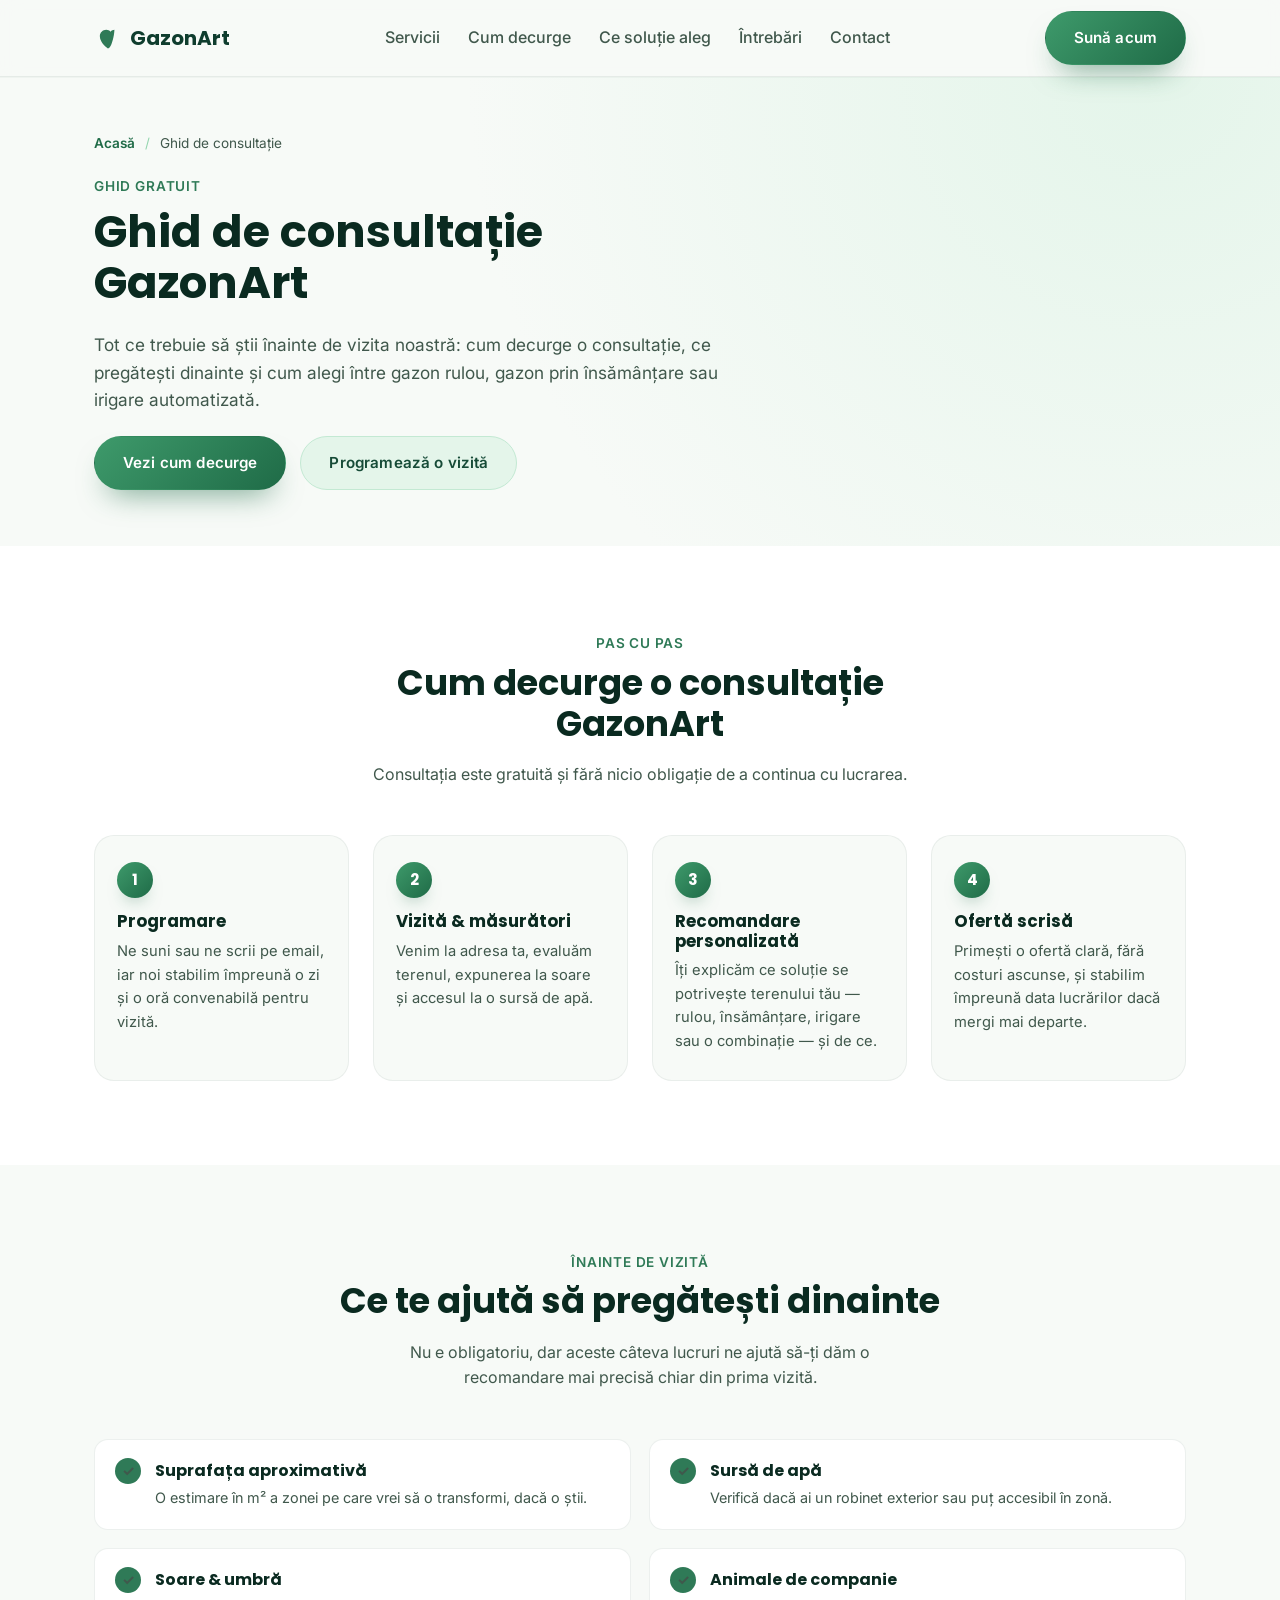
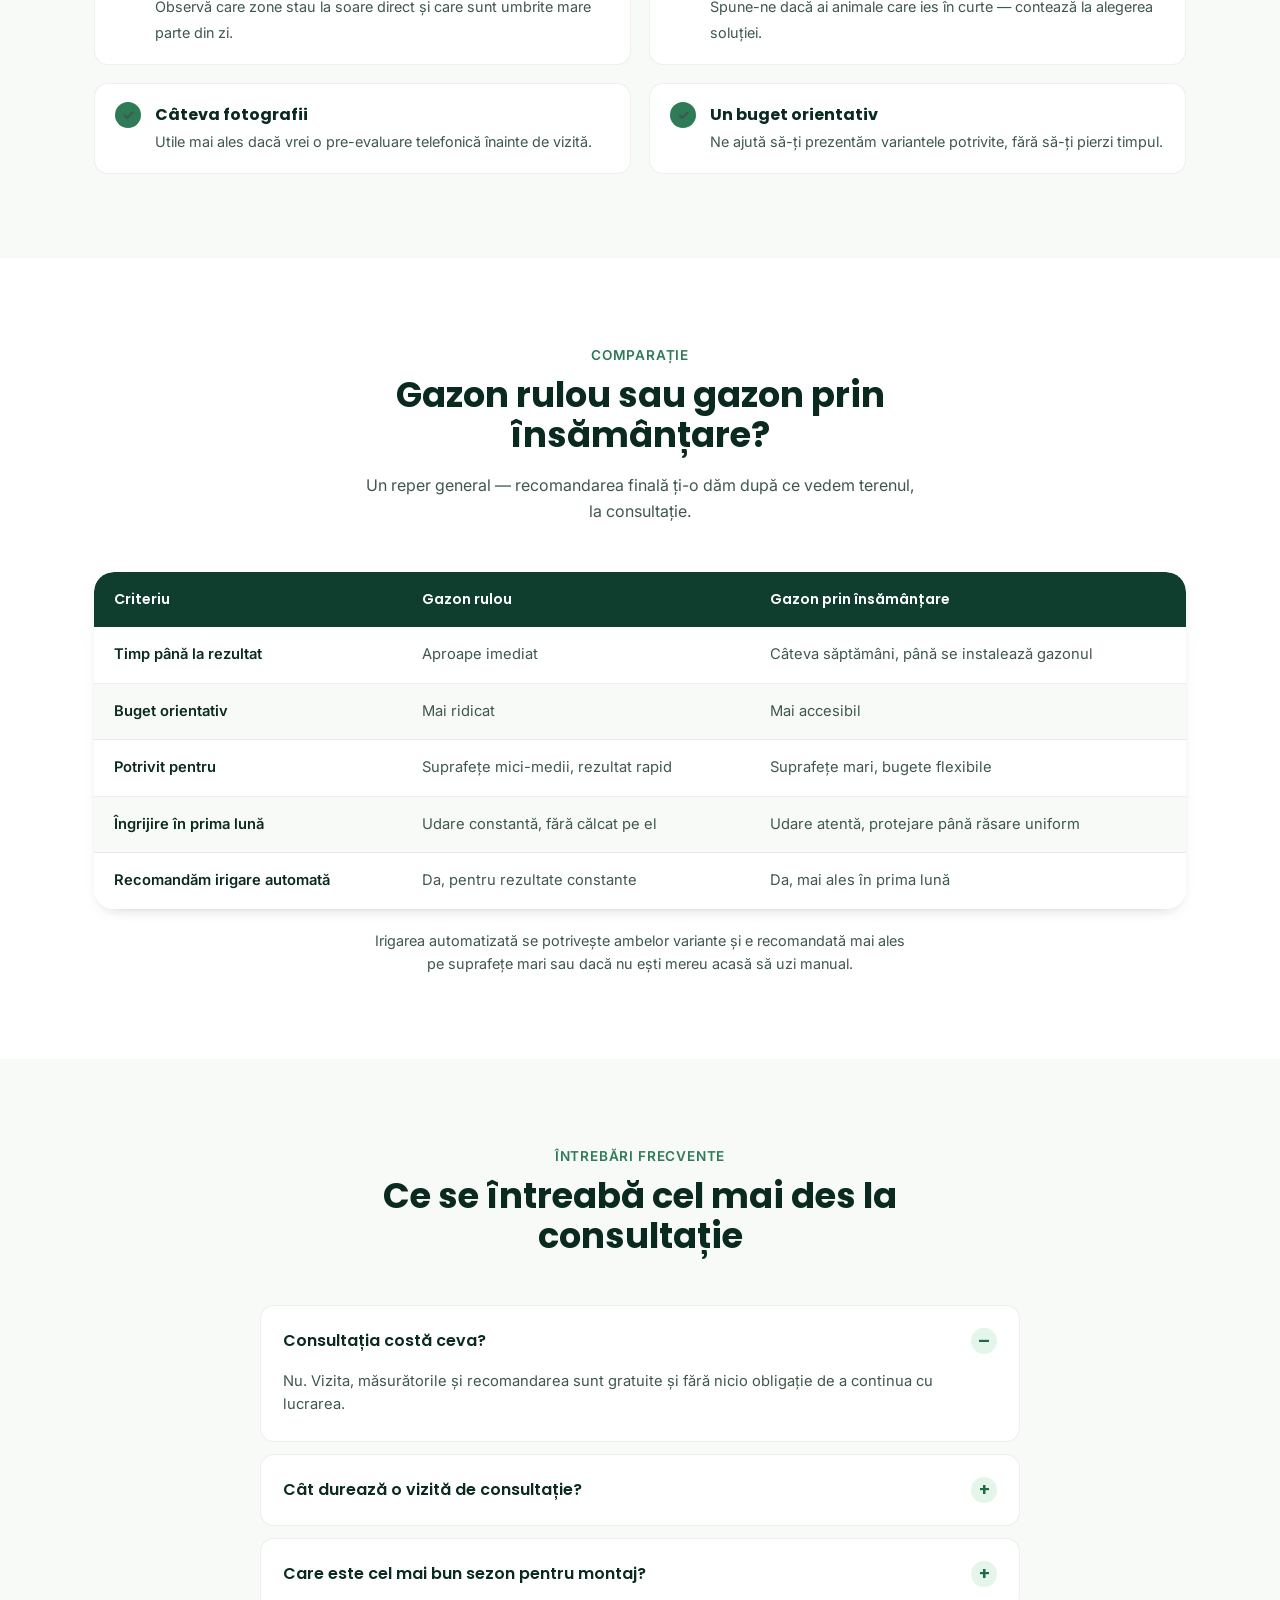
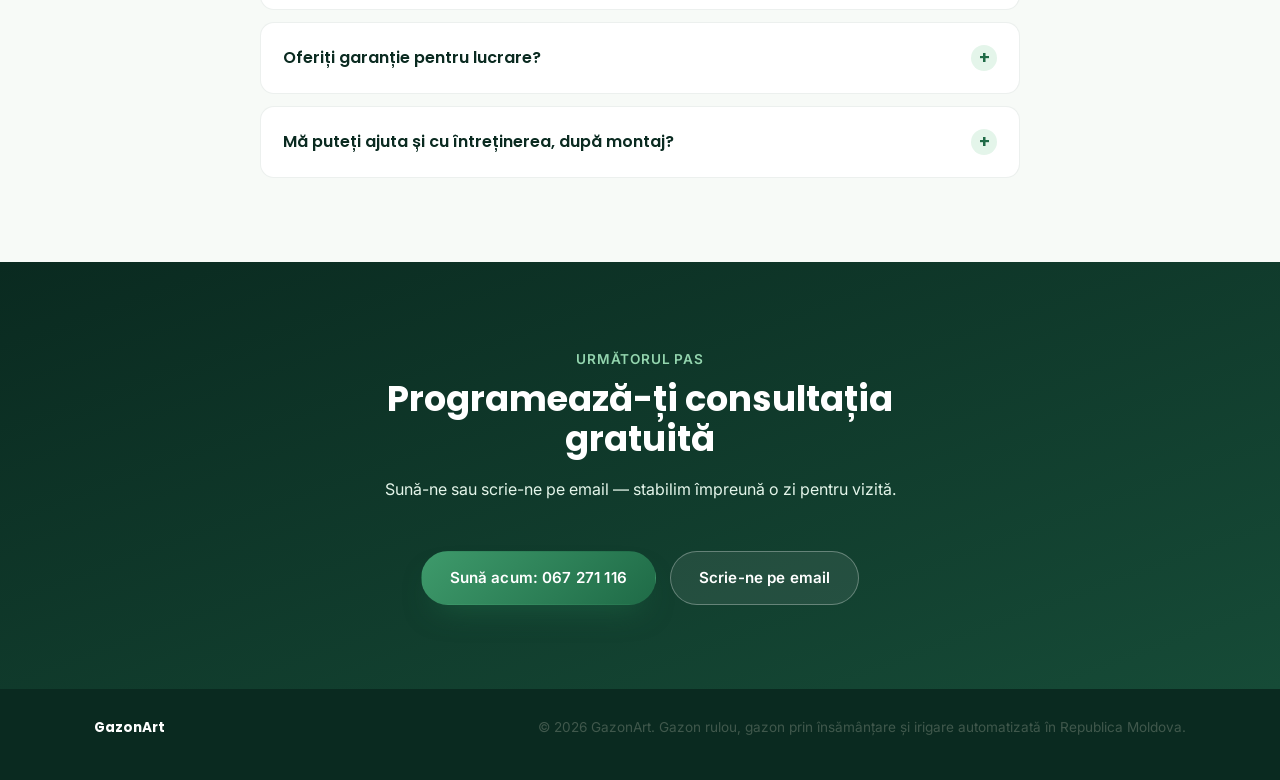
==== ghid-consultatie.html @ 8436adcb "Add files via upload" ====
<!DOCTYPE html>
<html lang="ro">
<head>
<meta charset="UTF-8">
<meta name="viewport" content="width=device-width, initial-scale=1.0">
<title>Ghid de consultație — GazonArt</title>
<meta name="description" content="Ghid gratuit GazonArt: cum decurge o consultație, ce pregătești înainte de vizită și cum alegi între gazon rulou, gazon prin însămânțare și irigare automatizată.">
<link rel="preconnect" href="https://fonts.googleapis.com">
<link rel="preconnect" href="https://fonts.gstatic.com" crossorigin>
<link href="https://fonts.googleapis.com/css2?family=Poppins:wght@600;700;800&family=Inter:wght@400;500;600&display=swap" rel="stylesheet">
<link rel="stylesheet" href="style.css">
</head>
<body>

<header class="site-header" id="top">
  <div class="container header-inner">
    <a href="index.html" class="logo">
      <span class="logo-mark" aria-hidden="true">
        <svg width="28" height="28" viewBox="0 0 24 24" fill="none" xmlns="http://www.w3.org/2000/svg">
          <path d="M12 21C12 21 5 16.5 5 10.5C5 7.46 7.46 5 10.5 5C11.93 5 13.24 5.6 14.16 6.56C15.08 5.6 16.39 5 17.5 5C17.5 9.5 15 21 12 21Z" fill="currentColor"/>
        </svg>
      </span>
      GazonArt
    </a>
    <nav class="nav" id="nav">
      <a href="index.html#servicii">Servicii</a>
      <a href="#pasi">Cum decurge</a>
      <a href="#alegere">Ce soluție aleg</a>
      <a href="#faq">Întrebări</a>
      <a href="index.html#contact">Contact</a>
    </nav>
    <a href="tel:+37367271116" class="btn btn-primary btn-header">Sună acum</a>
    <button class="nav-toggle" id="navToggle" aria-label="Deschide meniul" aria-expanded="false">
      <span></span><span></span><span></span>
    </button>
  </div>
</header>

<main>

  <section class="section guide-hero">
    <div class="container">
      <p class="breadcrumb"><a href="index.html">Acasă</a> <span>/</span> Ghid de consultație</p>
      <p class="eyebrow">Ghid gratuit</p>
      <h1>Ghid de consultație GazonArt</h1>
      <p class="hero-lead">Tot ce trebuie să știi înainte de vizita noastră: cum decurge o consultație, ce pregătești dinainte și cum alegi între gazon rulou, gazon prin însămânțare sau irigare automatizată.</p>
      <div class="hero-actions">
        <a href="#pasi" class="btn btn-primary">Vezi cum decurge</a>
        <a href="index.html#contact" class="btn btn-ghost">Programează o vizită</a>
      </div>
    </div>
  </section>

  <section id="pasi" class="section section-alt">
    <div class="container">
      <div class="section-head">
        <p class="eyebrow">Pas cu pas</p>
        <h2>Cum decurge o consultație GazonArt</h2>
        <p>Consultația este gratuită și fără nicio obligație de a continua cu lucrarea.</p>
      </div>
      <ol class="steps">
        <li>
          <span class="step-num">1</span>
          <h3>Programare</h3>
          <p>Ne suni sau ne scrii pe email, iar noi stabilim împreună o zi și o oră convenabilă pentru vizită.</p>
        </li>
        <li>
          <span class="step-num">2</span>
          <h3>Vizită &amp; măsurători</h3>
          <p>Venim la adresa ta, evaluăm terenul, expunerea la soare și accesul la o sursă de apă.</p>
        </li>
        <li>
          <span class="step-num">3</span>
          <h3>Recomandare personalizată</h3>
          <p>Îți explicăm ce soluție se potrivește terenului tău — rulou, însămânțare, irigare sau o combinație — și de ce.</p>
        </li>
        <li>
          <span class="step-num">4</span>
          <h3>Ofertă scrisă</h3>
          <p>Primești o ofertă clară, fără costuri ascunse, și stabilim împreună data lucrărilor dacă mergi mai departe.</p>
        </li>
      </ol>
    </div>
  </section>

  <section class="section">
    <div class="container">
      <div class="section-head">
        <p class="eyebrow">Înainte de vizită</p>
        <h2>Ce te ajută să pregătești dinainte</h2>
        <p>Nu e obligatoriu, dar aceste câteva lucruri ne ajută să-ți dăm o recomandare mai precisă chiar din prima vizită.</p>
      </div>
      <ul class="checklist-grid">
        <li class="checklist-item">
          <span class="check-icon">✓</span>
          <div>
            <strong>Suprafața aproximativă</strong>
            <span>O estimare în m² a zonei pe care vrei să o transformi, dacă o știi.</span>
          </div>
        </li>
        <li class="checklist-item">
          <span class="check-icon">✓</span>
          <div>
            <strong>Sursă de apă</strong>
            <span>Verifică dacă ai un robinet exterior sau puț accesibil în zonă.</span>
          </div>
        </li>
        <li class="checklist-item">
          <span class="check-icon">✓</span>
          <div>
            <strong>Soare &amp; umbră</strong>
            <span>Observă care zone stau la soare direct și care sunt umbrite mare parte din zi.</span>
          </div>
        </li>
        <li class="checklist-item">
          <span class="check-icon">✓</span>
          <div>
            <strong>Animale de companie</strong>
            <span>Spune-ne dacă ai animale care ies în curte — contează la alegerea soluției.</span>
          </div>
        </li>
        <li class="checklist-item">
          <span class="check-icon">✓</span>
          <div>
            <strong>Câteva fotografii</strong>
            <span>Utile mai ales dacă vrei o pre-evaluare telefonică înainte de vizită.</span>
          </div>
        </li>
        <li class="checklist-item">
          <span class="check-icon">✓</span>
          <div>
            <strong>Un buget orientativ</strong>
            <span>Ne ajută să-ți prezentăm variantele potrivite, fără să-ți pierzi timpul.</span>
          </div>
        </li>
      </ul>
    </div>
  </section>

  <section id="alegere" class="section section-alt">
    <div class="container">
      <div class="section-head">
        <p class="eyebrow">Comparație</p>
        <h2>Gazon rulou sau gazon prin însămânțare?</h2>
        <p>Un reper general — recomandarea finală ți-o dăm după ce vedem terenul, la consultație.</p>
      </div>
      <div class="table-wrap">
        <table class="compare-table">
          <thead>
            <tr>
              <th>Criteriu</th>
              <th>Gazon rulou</th>
              <th>Gazon prin însămânțare</th>
            </tr>
          </thead>
          <tbody>
            <tr>
              <td>Timp până la rezultat</td>
              <td>Aproape imediat</td>
              <td>Câteva săptămâni, până se instalează gazonul</td>
            </tr>
            <tr>
              <td>Buget orientativ</td>
              <td>Mai ridicat</td>
              <td>Mai accesibil</td>
            </tr>
            <tr>
              <td>Potrivit pentru</td>
              <td>Suprafețe mici-medii, rezultat rapid</td>
              <td>Suprafețe mari, bugete flexibile</td>
            </tr>
            <tr>
              <td>Îngrijire în prima lună</td>
              <td>Udare constantă, fără călcat pe el</td>
              <td>Udare atentă, protejare până răsare uniform</td>
            </tr>
            <tr>
              <td>Recomandăm irigare automată</td>
              <td>Da, pentru rezultate constante</td>
              <td>Da, mai ales în prima lună</td>
            </tr>
          </tbody>
        </table>
      </div>
      <p class="table-note">Irigarea automatizată se potrivește ambelor variante și e recomandată mai ales pe suprafețe mari sau dacă nu ești mereu acasă să uzi manual.</p>
    </div>
  </section>

  <section id="faq" class="section">
    <div class="container">
      <div class="section-head">
        <p class="eyebrow">Întrebări frecvente</p>
        <h2>Ce se întreabă cel mai des la consultație</h2>
      </div>
      <div class="faq-list">
        <details class="faq-item" open>
          <summary>Consultația costă ceva?</summary>
          <p>Nu. Vizita, măsurătorile și recomandarea sunt gratuite și fără nicio obligație de a continua cu lucrarea.</p>
        </details>
        <details class="faq-item">
          <summary>Cât durează o vizită de consultație?</summary>
          <p>De regulă între 30 și 45 de minute, în funcție de mărimea și complexitatea curții.</p>
        </details>
        <details class="faq-item">
          <summary>Care este cel mai bun sezon pentru montaj?</summary>
          <p>Primăvara și toamna sunt de obicei cele mai indicate, dar la consultație îți spunem exact ce recomandăm pentru situația ta.</p>
        </details>
        <details class="faq-item">
          <summary>Oferiți garanție pentru lucrare?</summary>
          <p>Da, toate lucrările executate de GazonArt vin cu garanție.</p>
        </details>
        <details class="faq-item">
          <summary>Mă puteți ajuta și cu întreținerea, după montaj?</summary>
          <p>Da — la finalul lucrării primești recomandări clare de îngrijire, iar dacă vrei, putem discuta și despre irigare automatizată pentru întreținere fără efort.</p>
        </details>
      </div>
    </div>
  </section>

  <section class="section section-dark">
    <div class="container">
      <div class="section-head">
        <p class="eyebrow eyebrow-light">Următorul pas</p>
        <h2>Programează-ți consultația gratuită</h2>
        <p class="contact-lead" style="margin: 0 auto 28px;">Sună-ne sau scrie-ne pe email — stabilim împreună o zi pentru vizită.</p>
      </div>
      <div class="guide-cta-actions">
        <a href="tel:+37367271116" class="btn btn-primary">Sună acum: 067 271 116</a>
        <a href="mailto:Gazonartmd@gmail.com" class="btn btn-outline">Scrie-ne pe email</a>
      </div>
    </div>
  </section>

</main>

<footer class="site-footer">
  <div class="container footer-inner">
    <div class="footer-brand">GazonArt</div>
    <p>&copy; <span id="year"></span> GazonArt. Gazon rulou, gazon prin însămânțare și irigare automatizată în Republica Moldova.</p>
  </div>
</footer>

<script src="script.js"></script>
</body>
</html>
---- style.css ----
/* ---------- Tokens ---------- */
:root{
  --green-950: #0A2A20;
  --green-900: #0F3D2E;
  --green-800: #164B37;
  --green-700: #1F6B47;
  --green-600: #2F7A57;
  --green-500: #3E9A6B;
  --green-400: #5EB585;
  --green-300: #93D5AE;
  --green-200: #C3E9D3;
  --green-100: #E4F5EA;
  --cream: #F7FAF7;
  --ink: #10241C;
  --ink-soft: #40584C;
  --white: #FFFFFF;

  --font-heading: 'Poppins', 'Segoe UI', sans-serif;
  --font-body: 'Inter', 'Segoe UI', sans-serif;

  --radius: 20px;
  --radius-sm: 14px;
  --shadow-sm: 0 6px 16px -10px rgba(15, 61, 46, 0.4);
  --shadow: 0 16px 34px -14px rgba(15, 61, 46, 0.35);
  --shadow-lg: 0 30px 60px -20px rgba(10, 42, 32, 0.45);
  --container: 1140px;
}

*, *::before, *::after{ box-sizing: border-box; }
html{ scroll-behavior: smooth; }
body{
  margin: 0;
  font-family: var(--font-body);
  color: var(--ink);
  background: var(--cream);
  line-height: 1.6;
  -webkit-font-smoothing: antialiased;
}
h1, h2, h3{
  font-family: var(--font-heading);
  color: var(--green-950);
  line-height: 1.15;
  margin: 0 0 .5em;
}
p{ margin: 0 0 1em; color: var(--ink-soft); }
a{ color: inherit; text-decoration: none; }
ul, ol{ margin: 0; padding: 0; list-style: none; }
img, svg{ display: block; max-width: 100%; }

.container{
  max-width: var(--container);
  margin: 0 auto;
  padding: 0 24px;
}

.eyebrow{
  display: inline-block;
  font-weight: 600;
  font-size: .85rem;
  letter-spacing: .06em;
  text-transform: uppercase;
  color: var(--green-600);
  margin-bottom: .6em;
}
.eyebrow-light{ color: var(--green-300); }

/* ---------- Buttons ---------- */
.btn{
  display: inline-flex;
  align-items: center;
  justify-content: center;
  gap: 8px;
  padding: 14px 28px;
  border-radius: 999px;
  font-weight: 600;
  font-size: .95rem;
  font-family: var(--font-body);
  border: 1.5px solid transparent;
  cursor: pointer;
  transition: transform .18s ease, box-shadow .18s ease, background .18s ease, border-color .18s ease, color .18s ease;
  white-space: nowrap;
  letter-spacing: .01em;
}
.btn-primary{
  background: linear-gradient(135deg, var(--green-500), var(--green-700));
  color: var(--white);
  box-shadow: 0 16px 30px -14px rgba(31, 107, 71, 0.65);
}
.btn-primary:hover{ transform: translateY(-2px); box-shadow: 0 20px 36px -14px rgba(31, 107, 71, 0.75); }
.btn-primary:active{ transform: translateY(0); }
.btn-ghost{
  background: var(--green-100);
  color: var(--green-800);
  border-color: var(--green-200);
}
.btn-ghost:hover{ background: var(--green-200); border-color: var(--green-300); transform: translateY(-2px); }
.btn-outline{
  background: rgba(255,255,255,.08);
  color: var(--white);
  border-color: rgba(255,255,255,.3);
}
.btn-outline:hover{ background: rgba(255,255,255,.16); border-color: rgba(255,255,255,.5); transform: translateY(-2px); }
.btn-block{ width: 100%; margin-top: 10px; }
.btn svg{ flex-shrink: 0; }

/* ---------- Header ---------- */
.site-header{
  position: sticky;
  top: 0;
  z-index: 50;
  background: rgba(247, 250, 247, 0.85);
  backdrop-filter: blur(10px);
  -webkit-backdrop-filter: blur(10px);
  border-bottom: 1px solid rgba(15,61,46,.08);
  box-shadow: 0 1px 0 rgba(15,61,46,.03);
}
.header-inner{
  display: flex;
  align-items: center;
  justify-content: space-between;
  gap: 20px;
  height: 76px;
}
.logo{
  display: flex;
  align-items: center;
  gap: 8px;
  font-family: var(--font-heading);
  font-weight: 700;
  font-size: 1.25rem;
  color: var(--green-900);
}
.logo-mark{ color: var(--green-600); display: inline-flex; }
.nav{ display: flex; gap: 28px; }
.nav a{ font-weight: 500; color: var(--ink-soft); }
.nav a:hover{ color: var(--green-700); }
.btn-header{ display: inline-flex; }
.nav-toggle{
  display: none;
  flex-direction: column;
  justify-content: center;
  gap: 5px;
  width: 40px;
  height: 40px;
  border: none;
  background: transparent;
  cursor: pointer;
}
.nav-toggle span{
  display: block;
  height: 2px;
  background: var(--green-900);
  border-radius: 2px;
}

/* ---------- Hero ---------- */
.hero{
  position: relative;
  padding: 76px 0 96px;
  overflow: hidden;
  background: var(--cream);
}
.hero::before, .hero::after{
  content: "";
  position: absolute;
  border-radius: 50%;
  filter: blur(70px);
  z-index: 0;
}
.hero::before{
  width: 480px; height: 480px;
  top: -220px; right: -120px;
  background: radial-gradient(circle, var(--green-200), transparent 70%);
}
.hero::after{
  width: 360px; height: 360px;
  bottom: -180px; left: -140px;
  background: radial-gradient(circle, var(--green-100), transparent 70%);
}
.hero-inner{
  position: relative;
  z-index: 1;
  display: grid;
  grid-template-columns: 1.1fr .9fr;
  gap: 56px;
  align-items: center;
}
.hero-badge{
  display: inline-flex;
  align-items: center;
  gap: 8px;
  padding: 7px 16px 7px 8px;
  border-radius: 999px;
  background: var(--white);
  border: 1px solid rgba(15,61,46,.1);
  box-shadow: var(--shadow-sm);
  font-size: .82rem;
  font-weight: 600;
  color: var(--green-800);
  margin-bottom: 18px;
}
.hero-badge span{
  width: 22px; height: 22px;
  border-radius: 50%;
  background: var(--green-100);
  color: var(--green-700);
  display: inline-flex; align-items: center; justify-content: center;
}
.hero h1{
  font-size: clamp(2.2rem, 4.2vw, 3.4rem);
  max-width: 15ch;
}
.hero h1 em{
  font-style: normal;
  background: linear-gradient(135deg, var(--green-600), var(--green-400));
  -webkit-background-clip: text;
  background-clip: text;
  color: transparent;
}
.hero-lead{ font-size: 1.08rem; max-width: 46ch; }
.hero-actions{ display: flex; gap: 14px; flex-wrap: wrap; margin: 22px 0 30px; }
.hero-trust{ display: flex; flex-direction: column; gap: 10px; }
.hero-trust li{
  display: flex;
  align-items: center;
  gap: 10px;
  font-size: .92rem;
  color: var(--ink-soft);
}
.hero-trust li::before{
  content: "";
  width: 8px; height: 8px;
  border-radius: 50%;
  background: var(--green-500);
  flex-shrink: 0;
}

/* Hero visual composition */
.hero-art{ position: relative; z-index: 1; display: flex; justify-content: center; }
.hero-stack{
  position: relative;
  width: 100%;
  max-width: 420px;
  padding-bottom: 34px;
}
.hero-visual{
  position: relative;
  width: 100%;
  aspect-ratio: 4 / 4.4;
  border-radius: 28px;
  overflow: hidden;
  box-shadow: var(--shadow-lg);
  background: var(--green-700);
}
.lawn-pattern{
  position: absolute; inset: 0;
  background:
    repeating-linear-gradient(115deg,
      var(--green-600) 0 34px,
      var(--green-500) 34px 68px);
}
.lawn-pattern::after{
  content: "";
  position: absolute; inset: 0;
  background: linear-gradient(200deg, rgba(10,42,32,0) 40%, rgba(10,42,32,.55) 100%);
}
.hero-sun{
  position: absolute;
  top: 34px; right: 34px;
  width: 64px; height: 64px;
  border-radius: 50%;
  background: radial-gradient(circle, #F3FFF6 0%, var(--green-100) 60%, transparent 72%);
  box-shadow: 0 0 40px 6px rgba(228, 245, 234, 0.55);
}
.hero-drop{
  position: absolute;
  width: 14px; height: 18px;
  background: var(--green-100);
  border-radius: 50% 50% 50% 0;
  transform: rotate(45deg);
  opacity: .9;
}
.hero-drop.d1{ top: 96px; left: 60px; }
.hero-drop.d2{ top: 140px; left: 96px; width: 10px; height: 13px; opacity: .7; }
.hero-drop.d3{ top: 78px; left: 118px; width: 9px; height: 12px; opacity: .55; }

.floating-card{
  position: absolute;
  left: 24px; right: 24px; bottom: 8px;
  background: var(--white);
  border-radius: 16px;
  padding: 16px 18px;
  box-shadow: var(--shadow-lg);
  display: flex;
  align-items: center;
  gap: 14px;
}
.floating-icon{
  width: 44px; height: 44px;
  border-radius: 12px;
  background: linear-gradient(135deg, var(--green-500), var(--green-700));
  color: var(--white);
  display: flex; align-items: center; justify-content: center;
  flex-shrink: 0;
}
.floating-card strong{ display: block; font-family: var(--font-heading); font-size: .95rem; color: var(--green-950); }
.floating-card span{ display: block; font-size: .82rem; color: var(--ink-soft); }

/* ---------- Strip ---------- */
.strip{ background: linear-gradient(120deg, var(--green-900), var(--green-800)); color: var(--white); }
.strip-inner{
  display: grid;
  grid-template-columns: repeat(3, 1fr);
  gap: 16px;
  padding: 26px 24px;
  text-align: center;
}
.strip-item{
  display: flex;
  flex-direction: column;
  gap: 4px;
  padding: 0 16px;
  position: relative;
}
.strip-item + .strip-item::before{
  content: "";
  position: absolute;
  left: 0; top: 50%;
  transform: translateY(-50%);
  width: 1px; height: 28px;
  background: rgba(255,255,255,.18);
}
.strip-item strong{ font-family: var(--font-heading); font-size: 1.05rem; }
.strip-item span{ font-size: .85rem; color: var(--green-300); }

/* ---------- Sections ---------- */
.section{ padding: 84px 0; }
.section-alt{ background: var(--white); }
.section-head{ max-width: 640px; margin: 0 auto 48px; text-align: center; }
.section-head h2{ font-size: clamp(1.6rem, 3vw, 2.2rem); }

/* ---------- Cards (services) ---------- */
.cards{
  display: grid;
  grid-template-columns: repeat(3, 1fr);
  gap: 24px;
}
.card{
  position: relative;
  background: var(--white);
  border: 1px solid rgba(15,61,46,.08);
  border-radius: var(--radius);
  padding: 34px 28px 30px;
  overflow: hidden;
  transition: transform .2s ease, box-shadow .2s ease, border-color .2s ease;
}
.card::before{
  content: "";
  position: absolute;
  top: 0; left: 0; right: 0;
  height: 3px;
  background: linear-gradient(90deg, var(--green-400), var(--green-700));
  transform: scaleX(0);
  transform-origin: left;
  transition: transform .25s ease;
}
.card:hover{ transform: translateY(-6px); box-shadow: var(--shadow); border-color: transparent; }
.card:hover::before{ transform: scaleX(1); }
.card-icon{
  width: 54px; height: 54px;
  border-radius: 14px;
  background: linear-gradient(135deg, var(--green-500), var(--green-700));
  color: var(--white);
  box-shadow: 0 12px 20px -10px rgba(31,107,71,.55);
  display: flex; align-items: center; justify-content: center;
  margin-bottom: 20px;
}
.card h3{ font-size: 1.2rem; }
.card ul{ margin-top: 14px; display: flex; flex-direction: column; gap: 8px; }
.card ul li{
  font-size: .9rem;
  color: var(--ink-soft);
  padding-left: 18px;
  position: relative;
}
.card ul li::before{
  content: "";
  position: absolute;
  left: 0; top: 8px;
  width: 6px; height: 6px;
  border-radius: 50%;
  background: var(--green-500);
}

/* ---------- Steps ---------- */
.steps{
  display: grid;
  grid-template-columns: repeat(4, 1fr);
  gap: 24px;
}
.steps li{
  background: var(--cream);
  border: 1px solid rgba(15,61,46,.06);
  border-radius: var(--radius);
  padding: 26px 22px;
  position: relative;
  transition: transform .2s ease, box-shadow .2s ease;
}
.steps li:hover{ transform: translateY(-4px); box-shadow: var(--shadow-sm); }
.step-num{
  display: inline-flex;
  align-items: center;
  justify-content: center;
  width: 36px; height: 36px;
  border-radius: 50%;
  background: linear-gradient(135deg, var(--green-500), var(--green-700));
  color: var(--white);
  font-family: var(--font-heading);
  font-weight: 700;
  font-size: .95rem;
  margin-bottom: 14px;
  box-shadow: 0 10px 18px -10px rgba(31,107,71,.6);
}
.steps h3{ font-size: 1.05rem; }
.steps p{ font-size: .92rem; margin: 0; }

/* ---------- About ---------- */
.about-inner{
  display: grid;
  grid-template-columns: 1.2fr .8fr;
  gap: 48px;
  align-items: center;
}
.about h2{ font-size: clamp(1.5rem, 3vw, 2rem); }
.about-stats{
  display: flex;
  flex-direction: column;
  gap: 18px;
}
.stat{
  background: var(--white);
  border: 1px solid rgba(15,61,46,.08);
  border-radius: var(--radius);
  padding: 20px 24px;
  display: flex;
  flex-direction: column;
  gap: 4px;
}
.stat strong{ font-family: var(--font-heading); color: var(--green-700); font-size: 1.4rem; }
.stat span{ font-size: .88rem; color: var(--ink-soft); }

/* ---------- Contact ---------- */
.section-dark{
  background: linear-gradient(160deg, var(--green-950), var(--green-800));
  color: var(--white);
}
.section-dark h2{ color: var(--white); font-size: clamp(1.6rem, 3vw, 2.2rem); }
.contact-lead{ color: var(--green-100); max-width: 46ch; }
.contact-inner{
  display: grid;
  grid-template-columns: 1.1fr .9fr;
  gap: 48px;
  align-items: start;
}
.contact-methods{
  display: flex;
  flex-direction: column;
  gap: 12px;
  margin-top: 28px;
}
.contact-method{
  display: flex;
  align-items: center;
  gap: 14px;
  padding: 14px 18px;
  border-radius: 14px;
  background: rgba(255,255,255,.08);
  border: 1px solid rgba(255,255,255,.16);
  transition: background .18s ease, transform .18s ease, border-color .18s ease;
}
a.contact-method:hover{ background: rgba(255,255,255,.16); border-color: rgba(255,255,255,.3); transform: translateX(4px); }
.contact-method-icon{
  width: 38px; height: 38px;
  border-radius: 10px;
  background: rgba(255,255,255,.14);
  color: var(--green-200);
  display: flex; align-items: center; justify-content: center;
  flex-shrink: 0;
}
.contact-method-text{ display: flex; flex-direction: column; gap: 2px; }
.contact-label{ font-size: .76rem; text-transform: uppercase; letter-spacing: .06em; color: var(--green-300); }
.contact-value{ font-family: var(--font-heading); font-weight: 600; font-size: 1.05rem; color: var(--white); }
.contact-cta-card{
  background: var(--white);
  color: var(--ink);
  border-radius: var(--radius);
  padding: 32px;
  box-shadow: var(--shadow-lg);
}
.contact-cta-card h3{ font-size: 1.3rem; }
.contact-cta-card .btn-outline{
  background: var(--green-100);
  color: var(--green-800);
  border-color: var(--green-200);
}
.contact-cta-card .btn-outline:hover{ background: var(--green-200); border-color: var(--green-300); }

/* ---------- Footer ---------- */
.site-footer{ background: var(--green-950); color: var(--green-300); padding: 28px 0; }
.footer-inner{
  display: flex;
  flex-wrap: wrap;
  justify-content: space-between;
  gap: 8px;
  font-size: .85rem;
}
.footer-brand{ font-family: var(--font-heading); font-weight: 700; color: var(--white); }

/* ---------- Guide page ---------- */
.breadcrumb{
  font-size: .85rem;
  color: var(--ink-soft);
  margin-bottom: 18px;
}
.breadcrumb a{ color: var(--green-700); font-weight: 600; }
.breadcrumb a:hover{ text-decoration: underline; }
.breadcrumb span{ margin: 0 6px; color: var(--green-300); }

.guide-hero{
  padding-top: 56px;
  padding-bottom: 56px;
  background: radial-gradient(circle at 90% 0%, var(--green-100), transparent 55%);
}
.guide-hero h1{ font-size: clamp(2rem, 3.6vw, 2.8rem); max-width: 22ch; }
.guide-hero .hero-lead{ max-width: 60ch; }
.guide-hero .hero-actions{ margin-top: 22px; margin-bottom: 0; }

.section-head p{ max-width: 56ch; margin-left: auto; margin-right: auto; }

/* Checklist */
.checklist-grid{
  display: grid;
  grid-template-columns: repeat(2, 1fr);
  gap: 18px;
}
.checklist-item{
  display: flex;
  align-items: flex-start;
  gap: 14px;
  background: var(--white);
  border: 1px solid rgba(15,61,46,.08);
  border-radius: var(--radius-sm);
  padding: 18px 20px;
}
.check-icon{
  flex-shrink: 0;
  width: 26px; height: 26px;
  border-radius: 50%;
  background: var(--green-600);
  color: var(--white);
  font-size: .78rem;
  font-weight: 700;
  display: flex; align-items: center; justify-content: center;
}
.checklist-item strong{ display: block; font-family: var(--font-heading); font-size: 1rem; color: var(--green-950); margin-bottom: 2px; }
.checklist-item span{ font-size: .9rem; color: var(--ink-soft); }

/* Comparison table */
.table-wrap{
  overflow-x: auto;
  border-radius: var(--radius);
  box-shadow: var(--shadow-sm);
}
.compare-table{
  width: 100%;
  min-width: 560px;
  border-collapse: separate;
  border-spacing: 0;
  background: var(--white);
}
.compare-table th, .compare-table td{
  text-align: left;
  padding: 16px 20px;
  font-size: .92rem;
}
.compare-table thead th{
  background: var(--green-900);
  color: var(--white);
  font-family: var(--font-heading);
  font-weight: 600;
  font-size: .88rem;
}
.compare-table thead th:first-child{ border-top-left-radius: var(--radius); }
.compare-table thead th:last-child{ border-top-right-radius: var(--radius); }
.compare-table tbody td{ color: var(--ink-soft); border-bottom: 1px solid rgba(15,61,46,.08); }
.compare-table tbody td:first-child{ font-weight: 600; color: var(--green-950); }
.compare-table tbody tr:nth-child(even) td{ background: var(--cream); }
.compare-table tbody tr:last-child td{ border-bottom: none; }
.table-note{ text-align: center; margin: 20px auto 0; max-width: 60ch; font-size: .9rem; }

/* FAQ */
.faq-list{
  max-width: 760px;
  margin: 0 auto;
  display: flex;
  flex-direction: column;
  gap: 12px;
}
.faq-item{
  background: var(--white);
  border: 1px solid rgba(15,61,46,.08);
  border-radius: var(--radius-sm);
  padding: 6px 22px;
}
.faq-item summary{
  cursor: pointer;
  list-style: none;
  padding: 16px 0;
  font-family: var(--font-heading);
  font-weight: 600;
  color: var(--green-950);
  display: flex;
  align-items: center;
  justify-content: space-between;
  gap: 12px;
}
.faq-item summary::-webkit-details-marker{ display: none; }
.faq-item summary::after{
  content: "+";
  flex-shrink: 0;
  width: 26px; height: 26px;
  border-radius: 50%;
  background: var(--green-100);
  color: var(--green-700);
  display: flex; align-items: center; justify-content: center;
  font-size: 1.1rem;
  transition: transform .2s ease;
}
.faq-item[open] summary::after{ content: "–"; }
.faq-item p{ margin: 0 0 18px; font-size: .92rem; }

/* Guide CTA */
.guide-cta-actions{
  display: flex;
  gap: 14px;
  justify-content: center;
  flex-wrap: wrap;
}

/* ---------- Responsive ---------- */
@media (max-width: 900px){
  .hero-inner, .about-inner, .contact-inner{ grid-template-columns: 1fr; }
  .hero-art{ order: -1; }
  .cards{ grid-template-columns: 1fr; }
  .steps{ grid-template-columns: repeat(2, 1fr); }
}
@media (max-width: 720px){
  .nav{
    position: absolute;
    top: 76px; left: 0; right: 0;
    background: var(--cream);
    flex-direction: column;
    padding: 16px 24px 22px;
    gap: 16px;
    border-bottom: 1px solid rgba(15,61,46,.08);
    display: none;
  }
  .nav.open{ display: flex; }
  .btn-header{ display: none; }
  .nav-toggle{ display: flex; }
  .strip-inner{ grid-template-columns: 1fr; gap: 14px; }
  .strip-item + .strip-item::before{ display: none; }
  .steps{ grid-template-columns: 1fr; }
  .floating-card{ left: 16px; right: 16px; padding: 14px; }
  .hero{ padding-bottom: 110px; }
  .checklist-grid{ grid-template-columns: 1fr; }
  .guide-cta-actions{ flex-direction: column; align-items: stretch; }
}
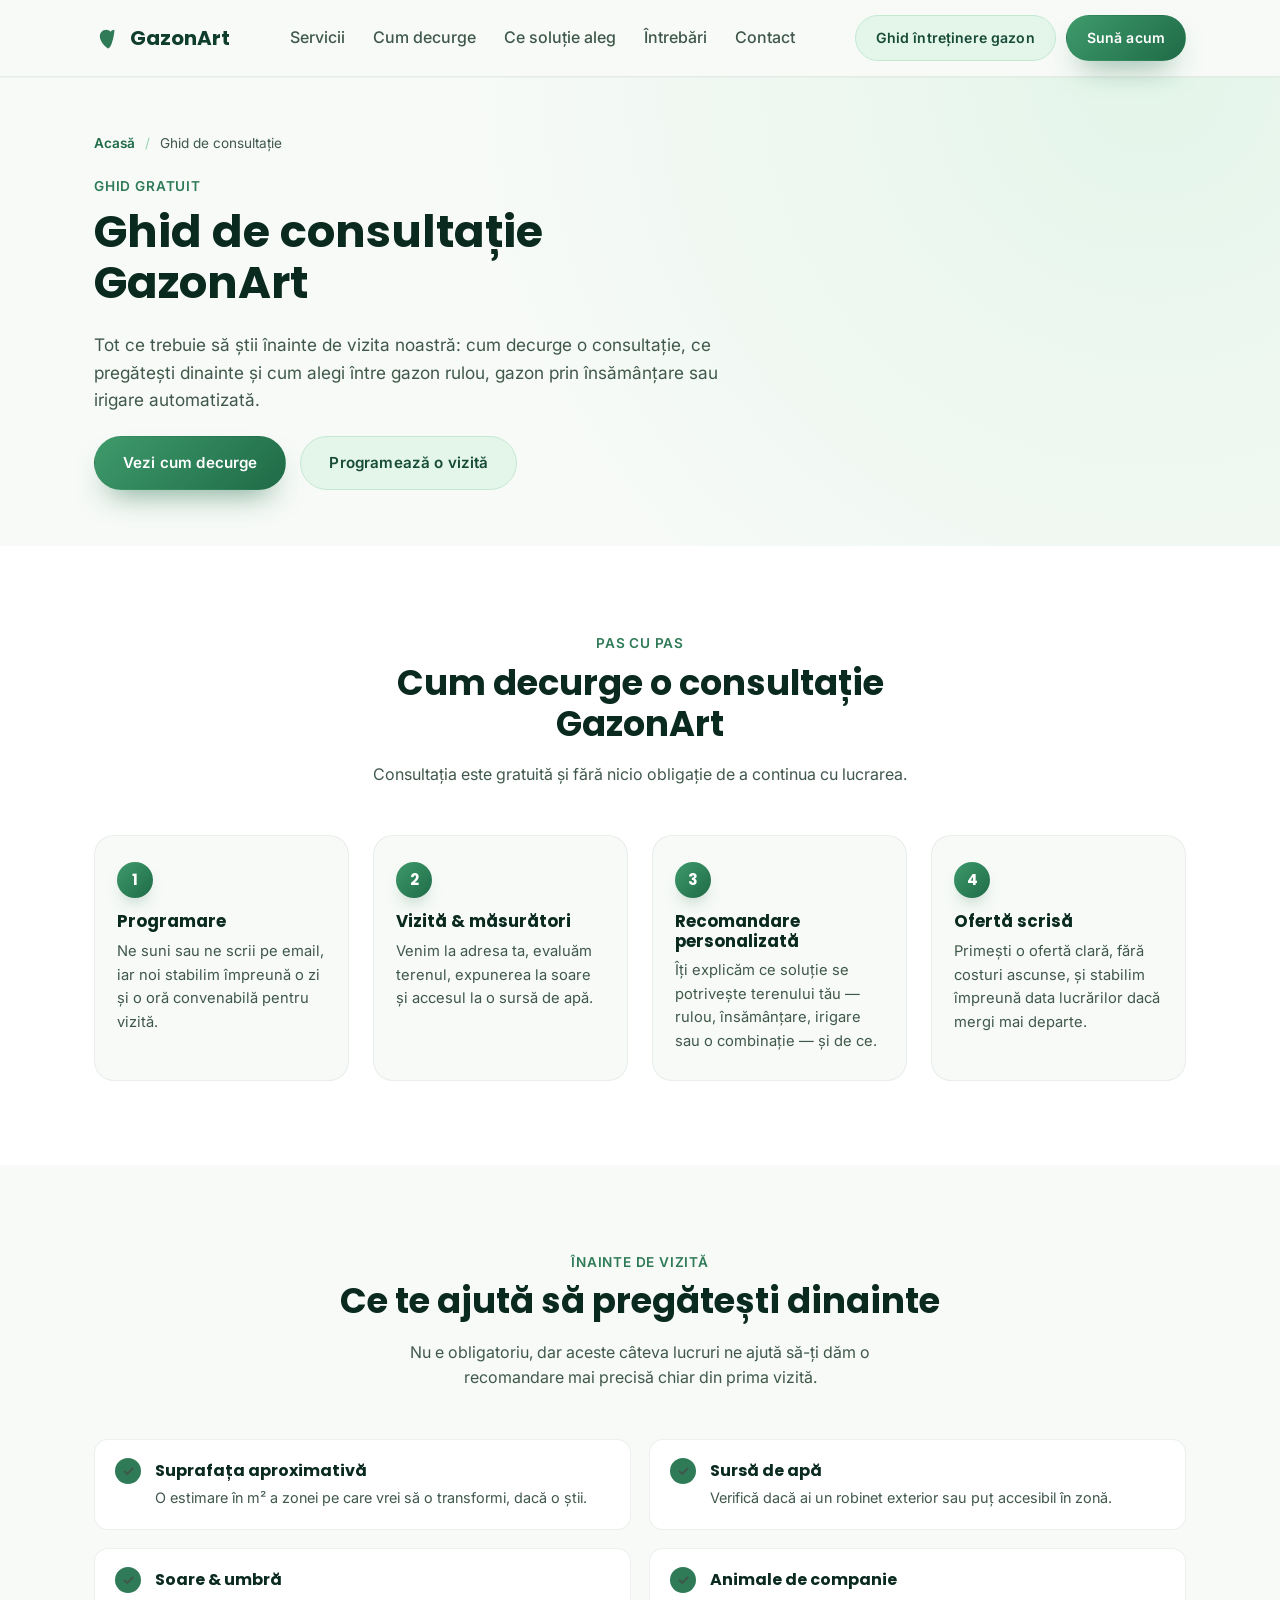
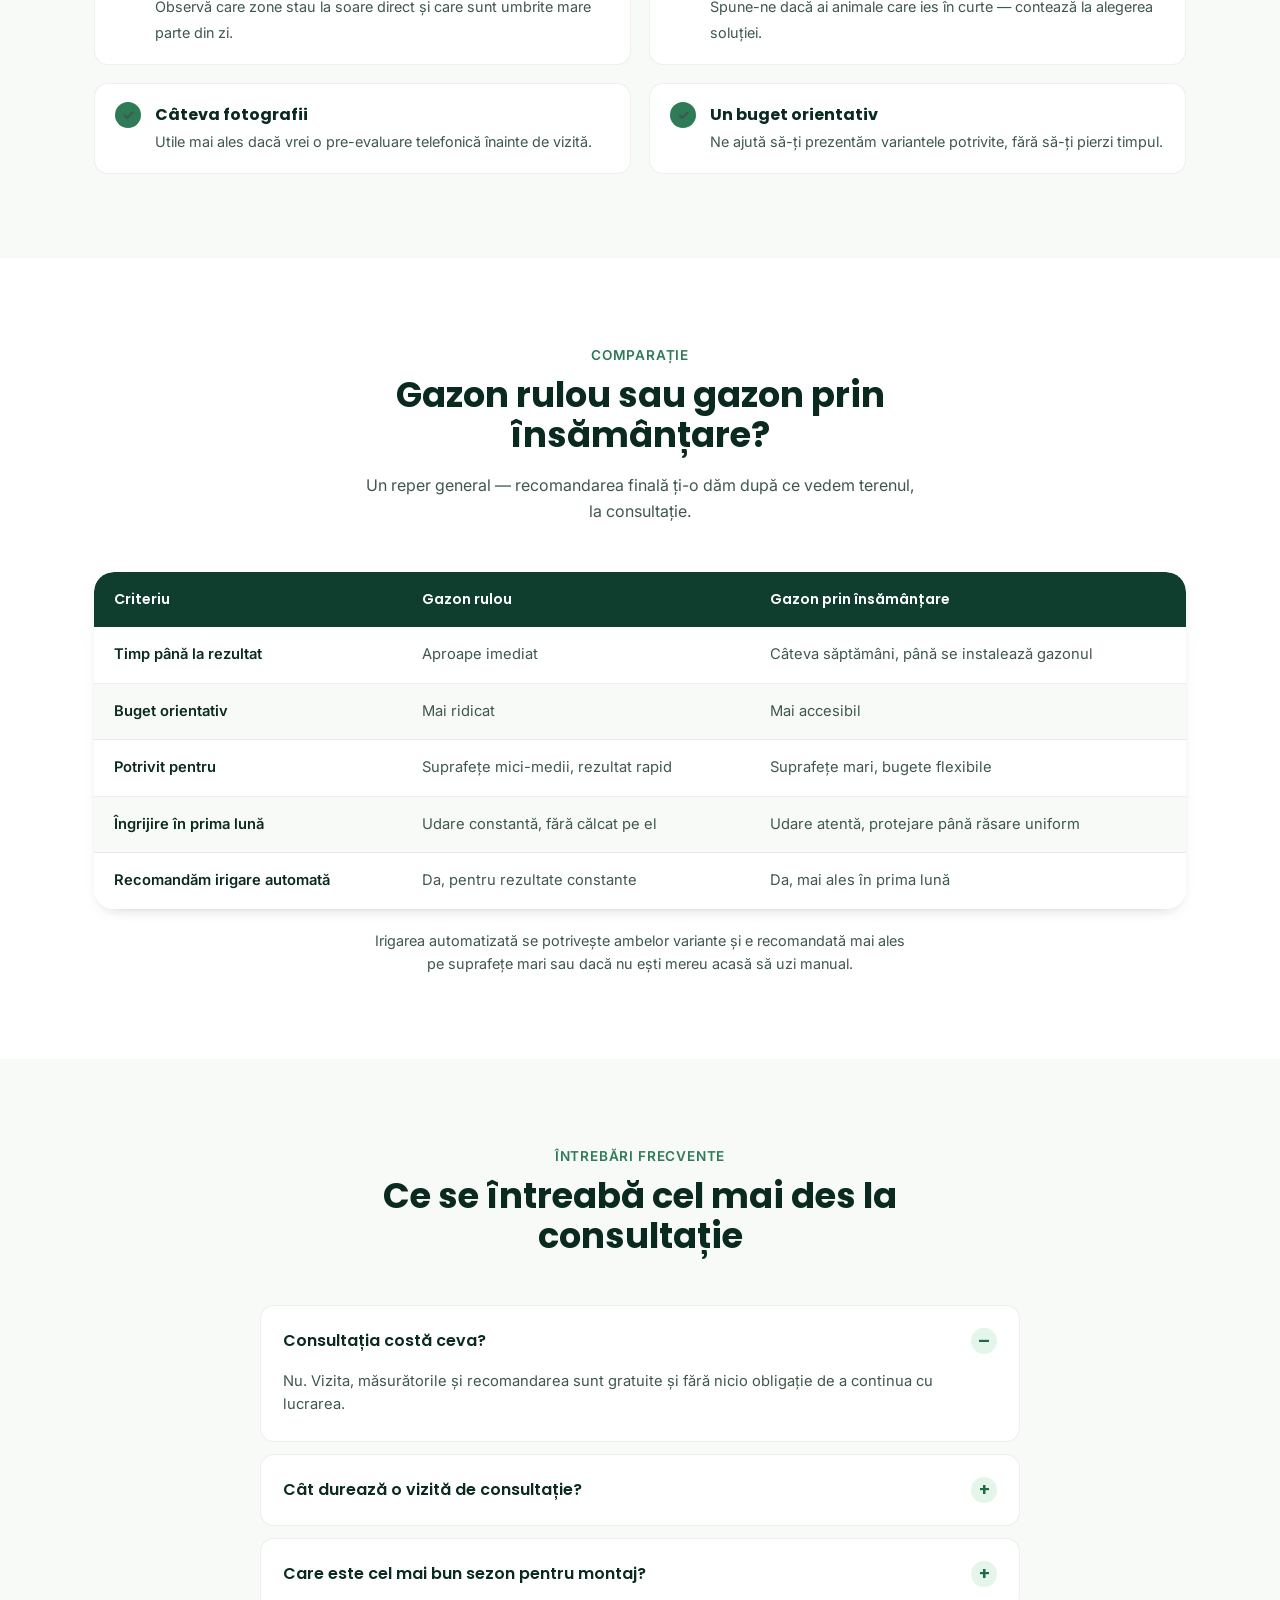
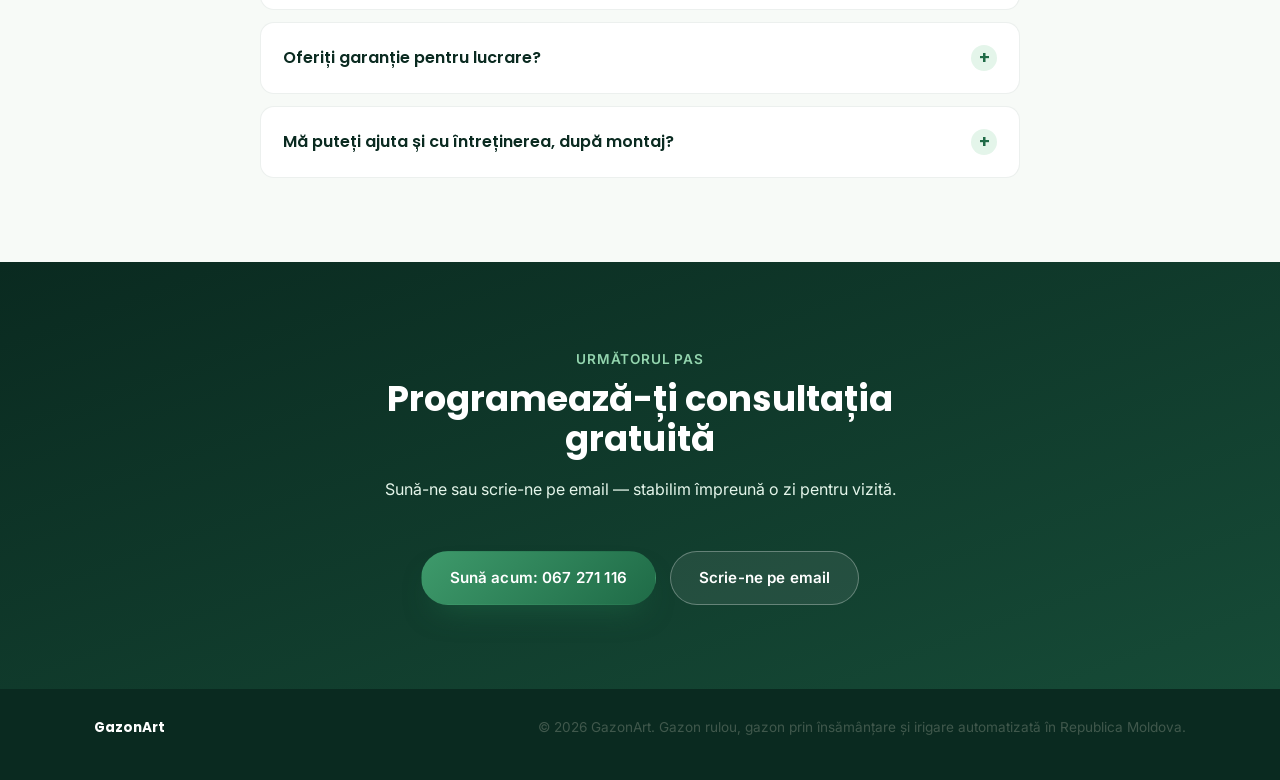
==== commit 7c40843b: "Add files via upload" ====
--- a/ghid-consultatie.html
+++ b/ghid-consultatie.html
@@ -28,8 +28,12 @@
       <a href="#alegere">Ce soluție aleg</a>
       <a href="#faq">Întrebări</a>
       <a href="index.html#contact">Contact</a>
+      <a href="ghid-intretinere.html" class="nav-mobile-extra">Ghid întreținere gazon</a>
     </nav>
-    <a href="tel:+37367271116" class="btn btn-primary btn-header">Sună acum</a>
+    <div class="header-actions">
+      <a href="ghid-intretinere.html" class="btn btn-ghost btn-header">Ghid întreținere gazon</a>
+      <a href="tel:+37367271116" class="btn btn-primary btn-header">Sună acum</a>
+    </div>
     <button class="nav-toggle" id="navToggle" aria-label="Deschide meniul" aria-expanded="false">
       <span></span><span></span><span></span>
     </button>
--- a/style.css
+++ b/style.css
@@ -134,7 +134,9 @@
 .nav{ display: flex; gap: 28px; }
 .nav a{ font-weight: 500; color: var(--ink-soft); }
 .nav a:hover{ color: var(--green-700); }
-.btn-header{ display: inline-flex; }
+.header-actions{ display: flex; align-items: center; gap: 10px; }
+.btn-header{ display: inline-flex; padding: 11px 20px; font-size: .88rem; }
+.nav-mobile-extra{ display: none; }
 .nav-toggle{
   display: none;
   flex-direction: column;
@@ -666,8 +668,9 @@
     display: none;
   }
   .nav.open{ display: flex; }
-  .btn-header{ display: none; }
+  .header-actions{ display: none; }
   .nav-toggle{ display: flex; }
+  .nav-mobile-extra{ display: block; }
   .strip-inner{ grid-template-columns: 1fr; gap: 14px; }
   .strip-item + .strip-item::before{ display: none; }
   .steps{ grid-template-columns: 1fr; }
